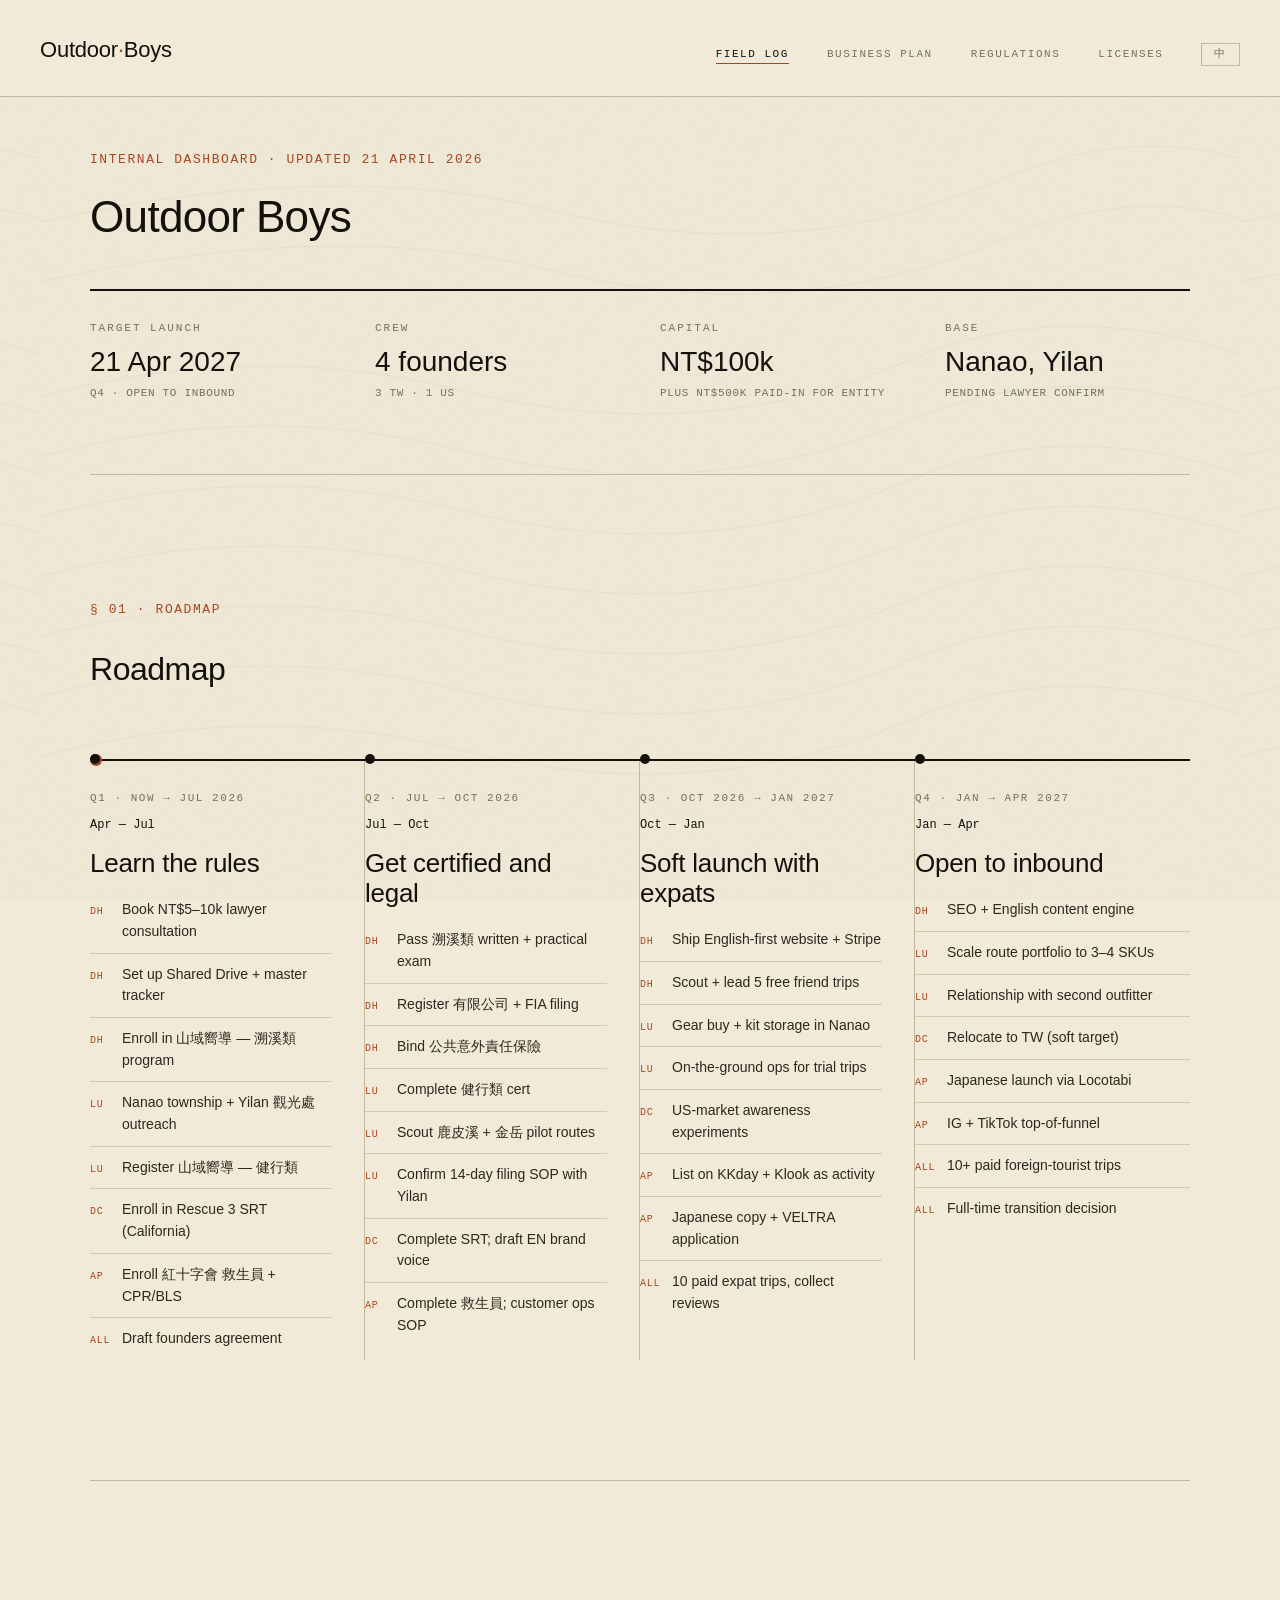
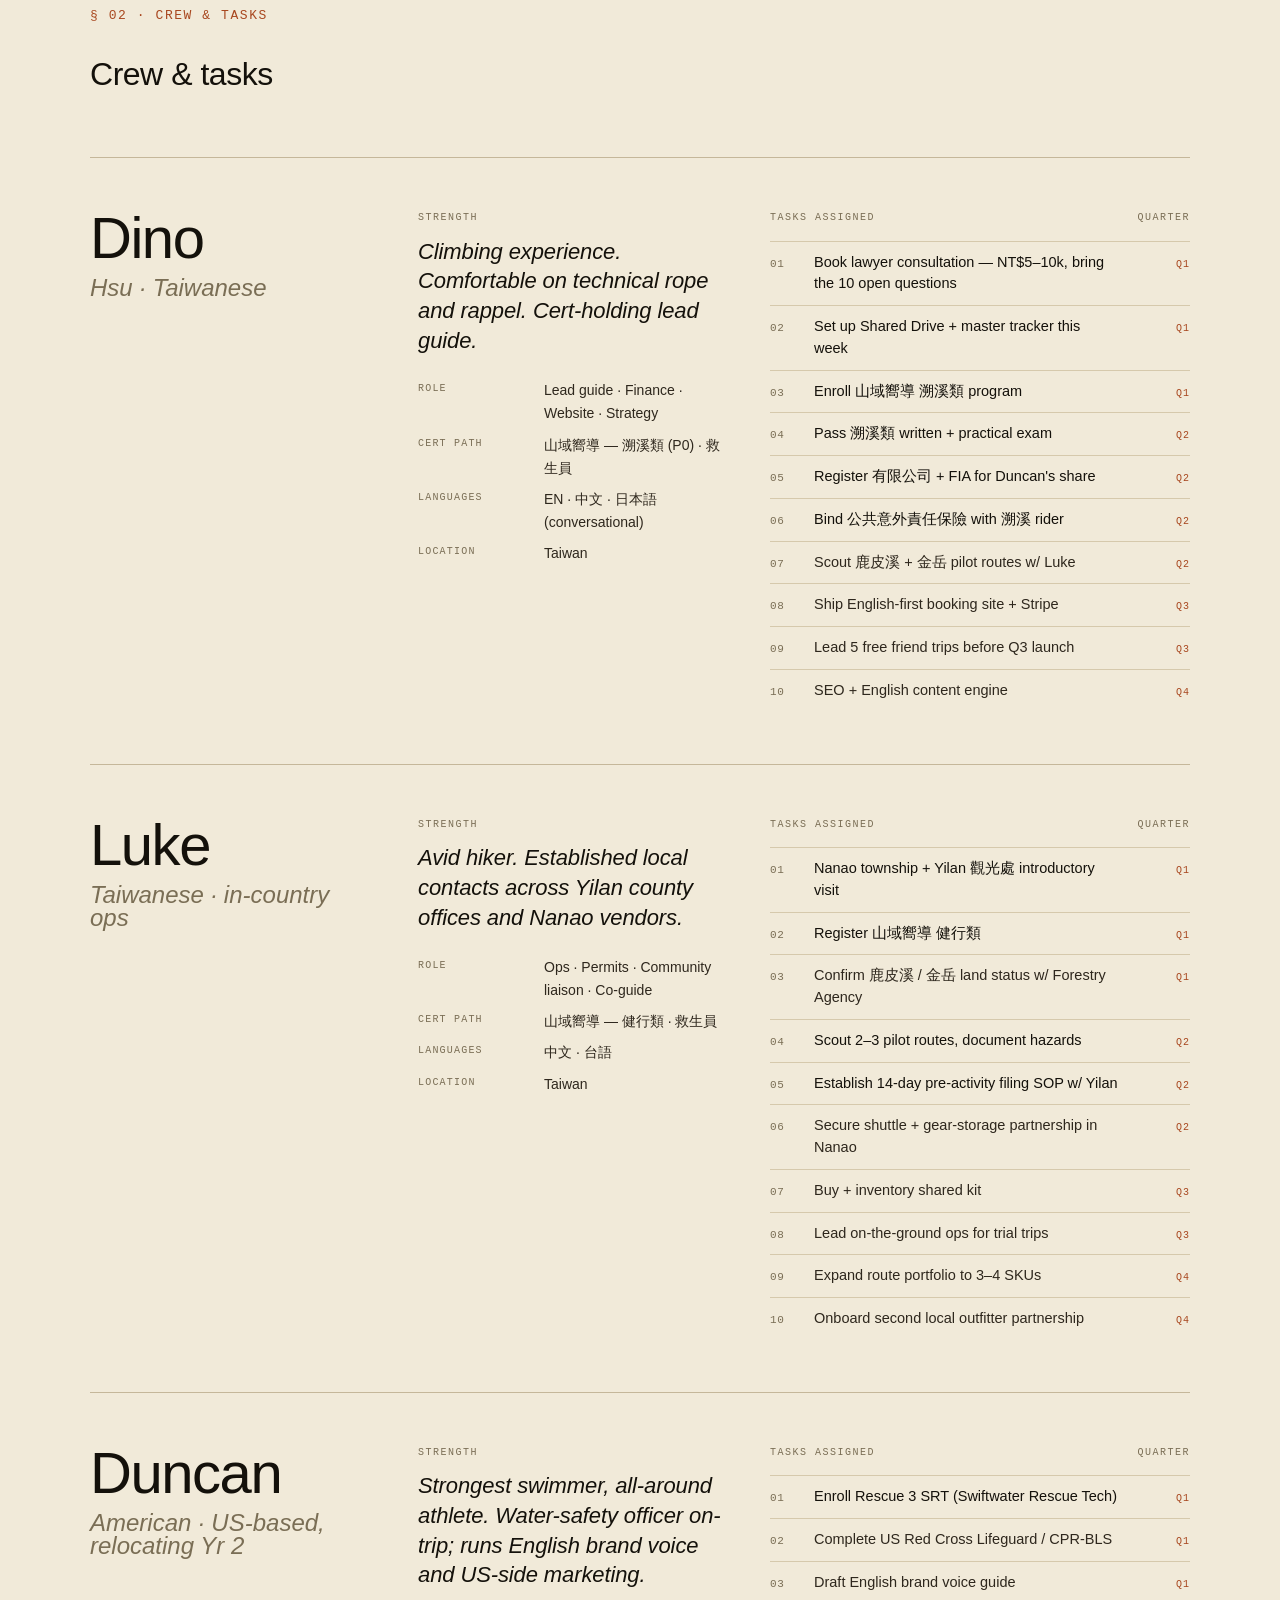
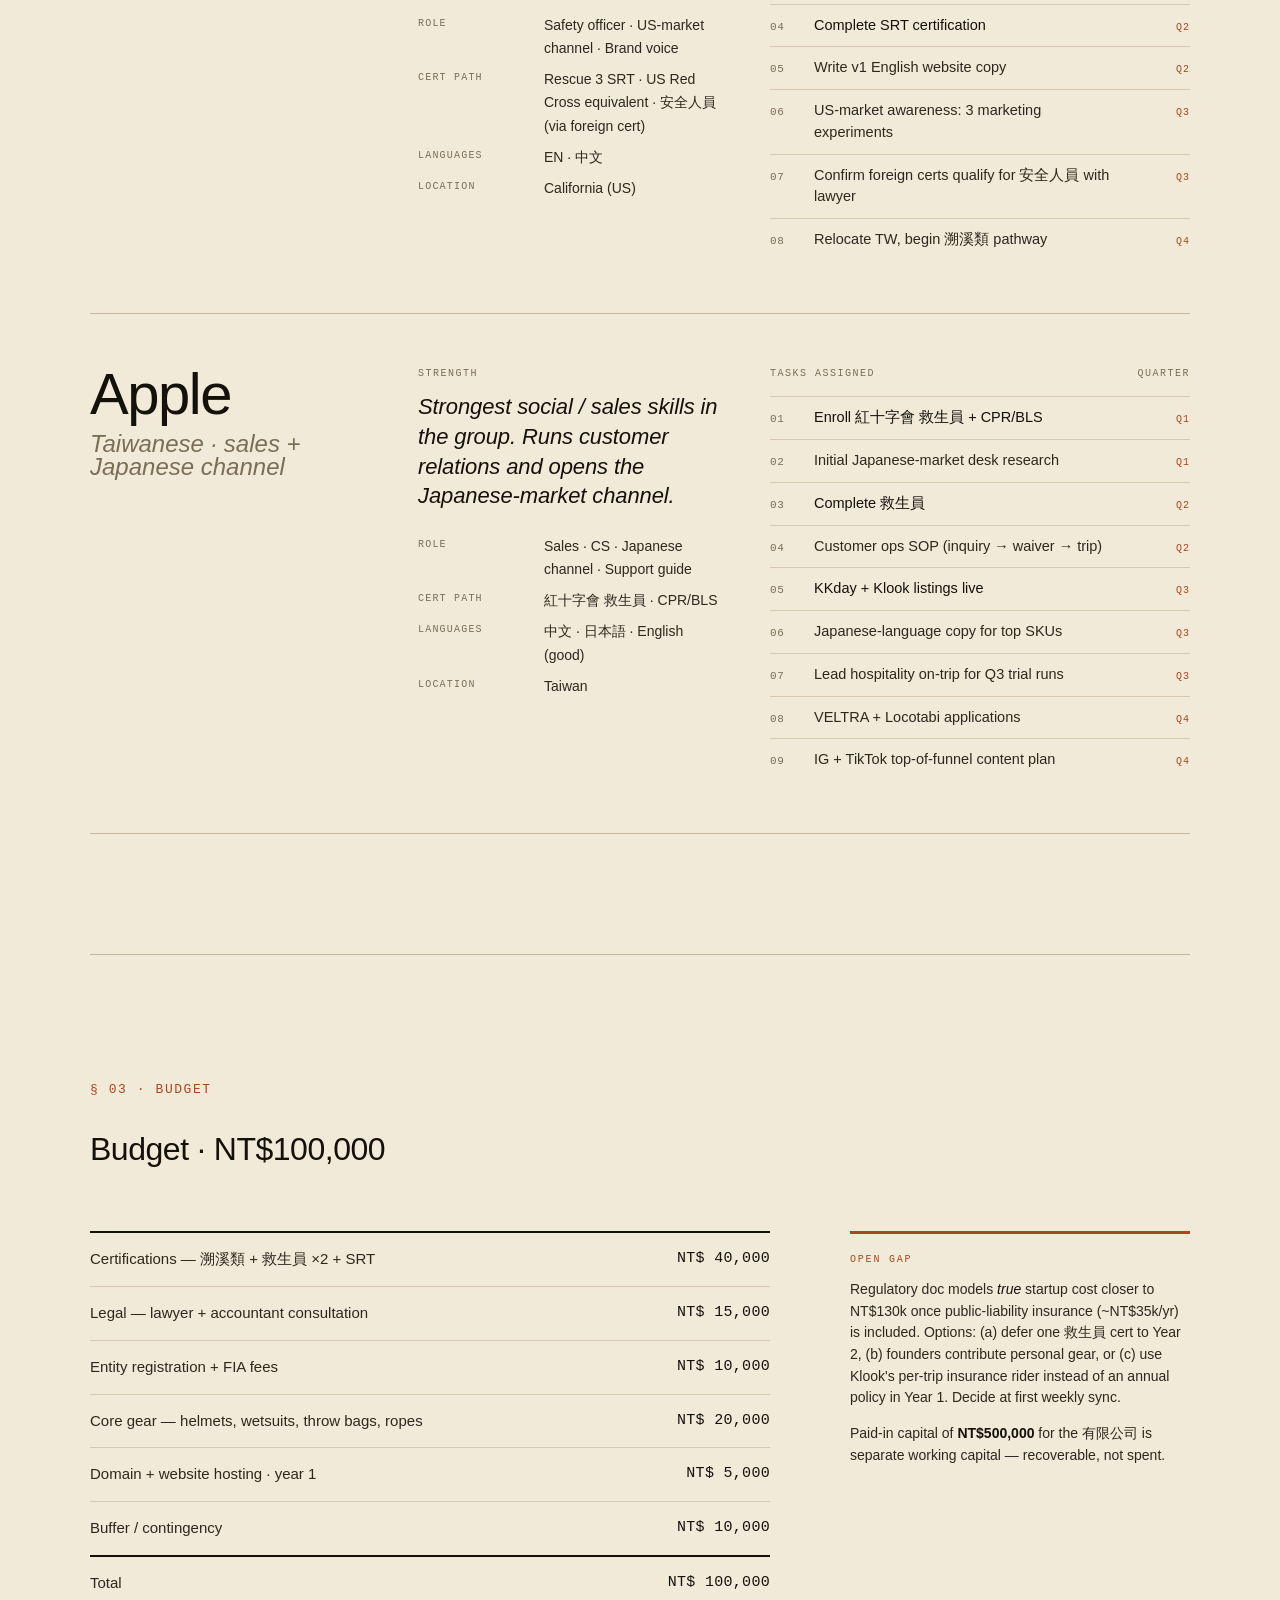
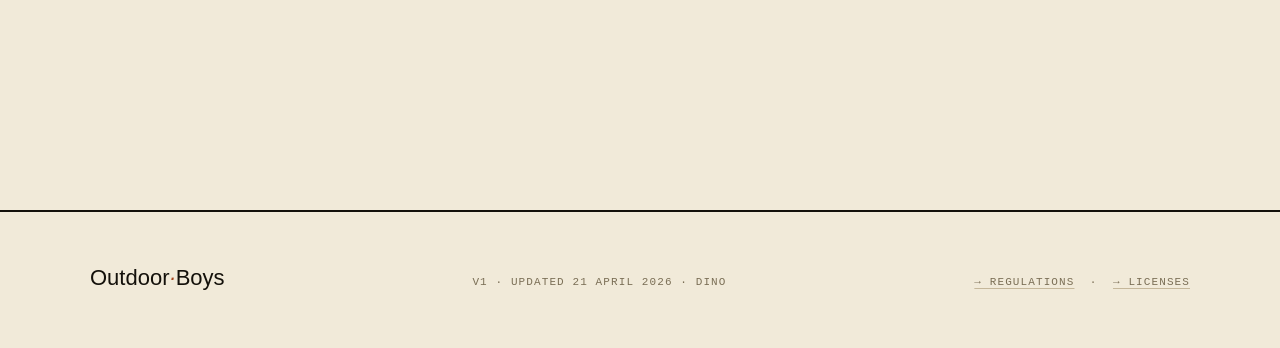
==== web/dashboard/index.html @ 66b79ba2 "Restructure: split into /landing and /dashboard, add hub index - Move all ops dashboard pages (index" ====
<!doctype html>
<html lang="en">
<head>
  <meta charset="utf-8" />
  <meta name="viewport" content="width=device-width, initial-scale=1" />
  <title>Outdoor Boys — Field Log</title>
  <meta name="description" content="Pre-launch dashboard for Outdoor Boys, a Taiwan adventure guiding company. Timeline, crew tasks, budget." />
  <script src="i18n.js?v=3"></script>
  <link rel="stylesheet" href="styles.css?v=5">
</head>
<body>

  <nav class="top">
    <a href="index.html" class="brand">Outdoor<em>·</em>Boys</a>
    <ul>
      <li><a class="link active" href="index.html"><span class="en">Field Log</span><span class="zh">儀表板</span></a></li>
      <li><a class="link" href="business-plan.html"><span class="en">Business Plan</span><span class="zh">商業計畫</span></a></li>
      <li><a class="link" href="regulatory.html"><span class="en">Regulations</span><span class="zh">法規</span></a></li>
      <li><a class="link" href="certs.html"><span class="en">Licenses</span><span class="zh">證照</span></a></li>
      <li><button class="lang-toggle" onclick="toggleLang()"><span class="en">中</span><span class="zh">EN</span></button></li>
    </ul>
  </nav>

  <main class="wrap">

    <!-- ===================== HERO ===================== -->
    <section class="hero" style="padding: 48px 0 72px;">
      <div class="mono sectnum"><span class="en">Internal dashboard · updated 21 April 2026</span><span class="zh">內部儀表板 · 更新於 2026 年 4 月 21 日</span></div>

      <h1 style="font-family: var(--serif); font-size: 44px; font-weight: 500; letter-spacing: -0.015em; color: var(--ink); line-height: 1.1;">Outdoor Boys</h1>

      <div style="display:grid; grid-template-columns: repeat(4, 1fr); gap: 40px; margin-top: 48px; padding-top: 28px; border-top: 2px solid var(--ink);">
        <div>
          <div class="kicker" style="margin-bottom:10px;"><span class="en">Target Launch</span><span class="zh">目標上線</span></div>
          <div style="font-family: var(--serif); font-size: 28px; line-height:1.1; font-weight:500; color: var(--ink);"><span class="en">21 Apr 2027</span><span class="zh">2027 年 4 月 21 日</span></div>
          <div class="mono" style="font-size:11px; margin-top:6px;"><span class="en">Q4 · Open to inbound</span><span class="zh">Q4 · 對海外旅客開放</span></div>
        </div>
        <div>
          <div class="kicker" style="margin-bottom:10px;"><span class="en">Crew</span><span class="zh">團隊</span></div>
          <div style="font-family: var(--serif); font-size: 28px; line-height:1.1; font-weight:500; color: var(--ink);"><span class="en">4 founders</span><span class="zh">四位創辦人</span></div>
          <div class="mono" style="font-size:11px; margin-top:6px;"><span class="en">3 TW · 1 US</span><span class="zh">3 位台灣 · 1 位美國</span></div>
        </div>
        <div>
          <div class="kicker" style="margin-bottom:10px;"><span class="en">Capital</span><span class="zh">資本</span></div>
          <div style="font-family: var(--serif); font-size: 28px; line-height:1.1; font-weight:500; color: var(--ink);">NT$100k</div>
          <div class="mono" style="font-size:11px; margin-top:6px;"><span class="en">Plus NT$500k paid-in for entity</span><span class="zh">另 NT$500k 為公司實收資本</span></div>
        </div>
        <div>
          <div class="kicker" style="margin-bottom:10px;"><span class="en">Base</span><span class="zh">營運基地</span></div>
          <div style="font-family: var(--serif); font-size: 28px; line-height:1.1; font-weight:500; color: var(--ink);"><span class="en">Nanao, Yilan</span><span class="zh">宜蘭 南澳</span></div>
          <div class="mono" style="font-size:11px; margin-top:6px;"><span class="en">Pending lawyer confirm</span><span class="zh">待律師確認</span></div>
        </div>
      </div>
    </section>

    <hr class="rule">

    <!-- ===================== ROADMAP ===================== -->
    <section>
      <div class="sectnum"><span class="en">§ 01 · Roadmap</span><span class="zh">§ 01 · 路徑圖</span></div>
      <h2 style="font-family: var(--serif); font-size: 32px; font-weight: 500; letter-spacing: -0.015em; color: var(--ink);"><span class="en">Roadmap</span><span class="zh">路徑圖</span></h2>

      <div class="timeline">
        <div class="rail">

          <div class="q">
            <div class="qn"><span class="en">Q1 · now → Jul 2026</span><span class="zh">Q1 · 現在 → 2026 年 7 月</span></div>
            <div class="qdates"><span class="en">Apr — Jul</span><span class="zh">4 月 — 7 月</span></div>
            <div class="qtitle"><span class="en">Learn the rules</span><span class="zh">熟悉法規</span></div>
            <ul>
              <li><span class="who">DH</span><span class="en">Book NT$5–10k lawyer consultation</span><span class="zh">預約 NT$5–10k 律師諮詢</span></li>
              <li><span class="who">DH</span><span class="en">Set up Shared Drive + master tracker</span><span class="zh">建立共享雲端硬碟 + 主追蹤表</span></li>
              <li><span class="who">DH</span><span class="en">Enroll in 山域嚮導 — 溯溪類 program</span><span class="zh">報名 山域嚮導 — 溯溪類</span></li>
              <li><span class="who">LU</span><span class="en">Nanao township + Yilan 觀光處 outreach</span><span class="zh">拜訪 南澳鄉公所 + 宜蘭觀光處</span></li>
              <li><span class="who">LU</span><span class="en">Register 山域嚮導 — 健行類</span><span class="zh">報名 山域嚮導 — 健行類</span></li>
              <li><span class="who">DC</span><span class="en">Enroll in Rescue 3 SRT (California)</span><span class="zh">報名 Rescue 3 SRT(加州)</span></li>
              <li><span class="who">AP</span><span class="en">Enroll 紅十字會 救生員 + CPR/BLS</span><span class="zh">報名 紅十字會 救生員 + CPR/BLS</span></li>
              <li><span class="who">ALL</span><span class="en">Draft founders agreement</span><span class="zh">起草創辦人協議</span></li>
            </ul>
          </div>

          <div class="q">
            <div class="qn"><span class="en">Q2 · Jul → Oct 2026</span><span class="zh">Q2 · 2026 年 7 月 → 10 月</span></div>
            <div class="qdates"><span class="en">Jul — Oct</span><span class="zh">7 月 — 10 月</span></div>
            <div class="qtitle"><span class="en">Get certified and legal</span><span class="zh">完成證照與合法落地</span></div>
            <ul>
              <li><span class="who">DH</span><span class="en">Pass 溯溪類 written + practical exam</span><span class="zh">通過 溯溪類 筆試 + 實務考</span></li>
              <li><span class="who">DH</span><span class="en">Register 有限公司 + FIA filing</span><span class="zh">成立有限公司 + FIA 外資申報</span></li>
              <li><span class="who">DH</span><span class="en">Bind 公共意外責任保險</span><span class="zh">投保 公共意外責任保險</span></li>
              <li><span class="who">LU</span><span class="en">Complete 健行類 cert</span><span class="zh">取得 健行類 證照</span></li>
              <li><span class="who">LU</span><span class="en">Scout 鹿皮溪 + 金岳 pilot routes</span><span class="zh">探勘 鹿皮溪 + 金岳 試行路線</span></li>
              <li><span class="who">LU</span><span class="en">Confirm 14-day filing SOP with Yilan</span><span class="zh">與宜蘭確認 14 天事前報備 SOP</span></li>
              <li><span class="who">DC</span><span class="en">Complete SRT; draft EN brand voice</span><span class="zh">完成 SRT;起草英文品牌口吻</span></li>
              <li><span class="who">AP</span><span class="en">Complete 救生員; customer ops SOP</span><span class="zh">完成 救生員;客服作業 SOP</span></li>
            </ul>
          </div>

          <div class="q">
            <div class="qn"><span class="en">Q3 · Oct 2026 → Jan 2027</span><span class="zh">Q3 · 2026 年 10 月 → 2027 年 1 月</span></div>
            <div class="qdates"><span class="en">Oct — Jan</span><span class="zh">10 月 — 1 月</span></div>
            <div class="qtitle"><span class="en">Soft launch with expats</span><span class="zh">以在台外國人軟上線</span></div>
            <ul>
              <li><span class="who">DH</span><span class="en">Ship English-first website + Stripe</span><span class="zh">上線英文為主的網站 + Stripe</span></li>
              <li><span class="who">DH</span><span class="en">Scout + lead 5 free friend trips</span><span class="zh">探勘並帶領 5 趟免費親友團</span></li>
              <li><span class="who">LU</span><span class="en">Gear buy + kit storage in Nanao</span><span class="zh">採購裝備 + 於南澳建立裝備庫</span></li>
              <li><span class="who">LU</span><span class="en">On-the-ground ops for trial trips</span><span class="zh">負責試行團現場運營</span></li>
              <li><span class="who">DC</span><span class="en">US-market awareness experiments</span><span class="zh">美國市場聲量實驗</span></li>
              <li><span class="who">AP</span><span class="en">List on KKday + Klook as activity</span><span class="zh">以活動方式上架 KKday + Klook</span></li>
              <li><span class="who">AP</span><span class="en">Japanese copy + VELTRA application</span><span class="zh">日文文案 + VELTRA 申請</span></li>
              <li><span class="who">ALL</span><span class="en">10 paid expat trips, collect reviews</span><span class="zh">10 趟付費外籍友客團,蒐集評價</span></li>
            </ul>
          </div>

          <div class="q">
            <div class="qn"><span class="en">Q4 · Jan → Apr 2027</span><span class="zh">Q4 · 2027 年 1 月 → 4 月</span></div>
            <div class="qdates"><span class="en">Jan — Apr</span><span class="zh">1 月 — 4 月</span></div>
            <div class="qtitle"><span class="en">Open to inbound</span><span class="zh">對海外旅客開放</span></div>
            <ul>
              <li><span class="who">DH</span><span class="en">SEO + English content engine</span><span class="zh">SEO + 英文內容產製</span></li>
              <li><span class="who">LU</span><span class="en">Scale route portfolio to 3–4 SKUs</span><span class="zh">擴展至 3–4 條主力路線</span></li>
              <li><span class="who">LU</span><span class="en">Relationship with second outfitter</span><span class="zh">建立第二家在地合作夥伴</span></li>
              <li><span class="who">DC</span><span class="en">Relocate to TW (soft target)</span><span class="zh">搬回台灣(軟性目標)</span></li>
              <li><span class="who">AP</span><span class="en">Japanese launch via Locotabi</span><span class="zh">透過 Locotabi 日本上線</span></li>
              <li><span class="who">AP</span><span class="en">IG + TikTok top-of-funnel</span><span class="zh">IG + TikTok 上層漏斗</span></li>
              <li><span class="who">ALL</span><span class="en">10+ paid foreign-tourist trips</span><span class="zh">10+ 趟付費外籍旅客團</span></li>
              <li><span class="who">ALL</span><span class="en">Full-time transition decision</span><span class="zh">是否轉全職之決定</span></li>
            </ul>
          </div>

        </div>
      </div>
    </section>

    <hr class="rule">

    <!-- ===================== CREW ===================== -->
    <section>
      <div class="sectnum"><span class="en">§ 02 · Crew &amp; tasks</span><span class="zh">§ 02 · 團隊與任務</span></div>
      <h2 style="font-family: var(--serif); font-size: 32px; font-weight: 500; letter-spacing: -0.015em; color: var(--ink);"><span class="en">Crew &amp; tasks</span><span class="zh">團隊與任務</span></h2>

      <div class="crew">

        <article class="crew-entry">
          <div class="name">Dino<span class="surname"><span class="en">Hsu · Taiwanese</span><span class="zh">許 · 台灣人</span></span></div>
          <div class="role">
            <div class="tag"><span class="en">Strength</span><span class="zh">專長</span></div>
            <div class="strength"><span class="en">Climbing experience. Comfortable on technical rope and rappel. Cert-holding lead guide.</span><span class="zh">具攀岩經驗,熟悉技術繩索與垂降操作。持證主嚮。</span></div>
            <dl>
              <dt><span class="en">Role</span><span class="zh">角色</span></dt><dd><span class="en">Lead guide · Finance · Website · Strategy</span><span class="zh">主嚮 · 財務 · 網站 · 策略</span></dd>
              <dt><span class="en">Cert path</span><span class="zh">證照路徑</span></dt><dd>山域嚮導 — 溯溪類 (P0) · 救生員</dd>
              <dt><span class="en">Languages</span><span class="zh">語言</span></dt><dd><span class="en">EN · 中文 · 日本語 (conversational)</span><span class="zh">中文 · 英文 · 日文(會話)</span></dd>
              <dt><span class="en">Location</span><span class="zh">所在地</span></dt><dd><span class="en">Taiwan</span><span class="zh">台灣</span></dd>
            </dl>
          </div>
          <div class="tasks">
            <div class="tlabel"><span><span class="en">Tasks assigned</span><span class="zh">任務分派</span></span><span><span class="en">Quarter</span><span class="zh">季度</span></span></div>
            <ol>
              <li class="p0"><span class="en">Book lawyer consultation — NT$5–10k, bring the 10 open questions</span><span class="zh">預約律師諮詢 — NT$5–10k,帶上 10 條待釐清問題</span><span class="q-tag">Q1</span></li>
              <li class="p0"><span class="en">Set up Shared Drive + master tracker this week</span><span class="zh">本週建好共享雲端硬碟 + 主追蹤表</span><span class="q-tag">Q1</span></li>
              <li class="p0"><span class="en">Enroll 山域嚮導 溯溪類 program</span><span class="zh">報名 山域嚮導 溯溪類</span><span class="q-tag">Q1</span></li>
              <li class="p0"><span class="en">Pass 溯溪類 written + practical exam</span><span class="zh">通過 溯溪類 筆試 + 實務考</span><span class="q-tag">Q2</span></li>
              <li class="p0"><span class="en">Register 有限公司 + FIA for Duncan's share</span><span class="zh">成立有限公司 + 為 Duncan 持股辦 FIA</span><span class="q-tag">Q2</span></li>
              <li class="p0"><span class="en">Bind 公共意外責任保險 with 溯溪 rider</span><span class="zh">投保 公共意外責任保險 並加 溯溪 附加條款</span><span class="q-tag">Q2</span></li>
              <li><span class="en">Scout 鹿皮溪 + 金岳 pilot routes w/ Luke</span><span class="zh">與 Luke 一同探勘 鹿皮溪 + 金岳 試行路線</span><span class="q-tag">Q2</span></li>
              <li><span class="en">Ship English-first booking site + Stripe</span><span class="zh">上線以英文為主的預訂網站 + Stripe</span><span class="q-tag">Q3</span></li>
              <li><span class="en">Lead 5 free friend trips before Q3 launch</span><span class="zh">Q3 上線前帶領 5 趟免費親友團</span><span class="q-tag">Q3</span></li>
              <li><span class="en">SEO + English content engine</span><span class="zh">SEO + 英文內容產製</span><span class="q-tag">Q4</span></li>
            </ol>
          </div>
        </article>

        <article class="crew-entry">
          <div class="name">Luke<span class="surname"><span class="en">Taiwanese · in-country ops</span><span class="zh">台灣人 · 在地運營</span></span></div>
          <div class="role">
            <div class="tag"><span class="en">Strength</span><span class="zh">專長</span></div>
            <div class="strength"><span class="en">Avid hiker. Established local contacts across Yilan county offices and Nanao vendors.</span><span class="zh">資深登山者。於宜蘭縣府單位與南澳在地店家建立完整人脈。</span></div>
            <dl>
              <dt><span class="en">Role</span><span class="zh">角色</span></dt><dd><span class="en">Ops · Permits · Community liaison · Co-guide</span><span class="zh">運營 · 許可 · 社區聯絡 · 副嚮</span></dd>
              <dt><span class="en">Cert path</span><span class="zh">證照路徑</span></dt><dd>山域嚮導 — 健行類 · 救生員</dd>
              <dt><span class="en">Languages</span><span class="zh">語言</span></dt><dd>中文 · 台語</dd>
              <dt><span class="en">Location</span><span class="zh">所在地</span></dt><dd><span class="en">Taiwan</span><span class="zh">台灣</span></dd>
            </dl>
          </div>
          <div class="tasks">
            <div class="tlabel"><span><span class="en">Tasks assigned</span><span class="zh">任務分派</span></span><span><span class="en">Quarter</span><span class="zh">季度</span></span></div>
            <ol>
              <li class="p0"><span class="en">Nanao township + Yilan 觀光處 introductory visit</span><span class="zh">首訪 南澳鄉公所 + 宜蘭 觀光處</span><span class="q-tag">Q1</span></li>
              <li class="p0"><span class="en">Register 山域嚮導 健行類</span><span class="zh">報名 山域嚮導 健行類</span><span class="q-tag">Q1</span></li>
              <li><span class="en">Confirm 鹿皮溪 / 金岳 land status w/ Forestry Agency</span><span class="zh">向林業署確認 鹿皮溪 / 金岳 土地狀態</span><span class="q-tag">Q1</span></li>
              <li class="p0"><span class="en">Scout 2–3 pilot routes, document hazards</span><span class="zh">探勘 2–3 條試行路線並紀錄風險</span><span class="q-tag">Q2</span></li>
              <li class="p0"><span class="en">Establish 14-day pre-activity filing SOP w/ Yilan</span><span class="zh">與宜蘭建立 14 天事前報備 SOP</span><span class="q-tag">Q2</span></li>
              <li><span class="en">Secure shuttle + gear-storage partnership in Nanao</span><span class="zh">在南澳談妥接駁 + 裝備寄放合作</span><span class="q-tag">Q2</span></li>
              <li><span class="en">Buy + inventory shared kit</span><span class="zh">採購並盤點共用裝備</span><span class="q-tag">Q3</span></li>
              <li><span class="en">Lead on-the-ground ops for trial trips</span><span class="zh">試行團現場運營負責人</span><span class="q-tag">Q3</span></li>
              <li><span class="en">Expand route portfolio to 3–4 SKUs</span><span class="zh">擴展至 3–4 條主力路線</span><span class="q-tag">Q4</span></li>
              <li><span class="en">Onboard second local outfitter partnership</span><span class="zh">建立第二家在地合作店家</span><span class="q-tag">Q4</span></li>
            </ol>
          </div>
        </article>

        <article class="crew-entry">
          <div class="name">Duncan<span class="surname"><span class="en">American · US-based, relocating Yr 2</span><span class="zh">美國人 · 現居美國,第二年搬回台灣</span></span></div>
          <div class="role">
            <div class="tag"><span class="en">Strength</span><span class="zh">專長</span></div>
            <div class="strength"><span class="en">Strongest swimmer, all-around athlete. Water-safety officer on-trip; runs English brand voice and US-side marketing.</span><span class="zh">全隊最強泳者,全能型運動員。出團時擔任水上安全官;主責英文品牌口吻與美國市場行銷。</span></div>
            <dl>
              <dt><span class="en">Role</span><span class="zh">角色</span></dt><dd><span class="en">Safety officer · US-market channel · Brand voice</span><span class="zh">安全官 · 美國市場通路 · 品牌口吻</span></dd>
              <dt><span class="en">Cert path</span><span class="zh">證照路徑</span></dt><dd><span class="en">Rescue 3 SRT · US Red Cross equivalent · 安全人員 (via foreign cert)</span><span class="zh">Rescue 3 SRT · 美國紅十字會等效證照 · 安全人員(採國外證照認可)</span></dd>
              <dt><span class="en">Languages</span><span class="zh">語言</span></dt><dd>EN · 中文</dd>
              <dt><span class="en">Location</span><span class="zh">所在地</span></dt><dd><span class="en">California (US)</span><span class="zh">美國 加州</span></dd>
            </dl>
          </div>
          <div class="tasks">
            <div class="tlabel"><span><span class="en">Tasks assigned</span><span class="zh">任務分派</span></span><span><span class="en">Quarter</span><span class="zh">季度</span></span></div>
            <ol>
              <li class="p0"><span class="en">Enroll Rescue 3 SRT (Swiftwater Rescue Tech)</span><span class="zh">報名 Rescue 3 SRT(急流救援技術)</span><span class="q-tag">Q1</span></li>
              <li><span class="en">Complete US Red Cross Lifeguard / CPR-BLS</span><span class="zh">取得 美國紅十字會 救生員 / CPR-BLS</span><span class="q-tag">Q1</span></li>
              <li><span class="en">Draft English brand voice guide</span><span class="zh">起草英文品牌口吻指南</span><span class="q-tag">Q1</span></li>
              <li class="p0"><span class="en">Complete SRT certification</span><span class="zh">取得 SRT 證照</span><span class="q-tag">Q2</span></li>
              <li><span class="en">Write v1 English website copy</span><span class="zh">撰寫 v1 英文網站文案</span><span class="q-tag">Q2</span></li>
              <li><span class="en">US-market awareness: 3 marketing experiments</span><span class="zh">美國市場聲量:3 個行銷實驗</span><span class="q-tag">Q3</span></li>
              <li><span class="en">Confirm foreign certs qualify for 安全人員 with lawyer</span><span class="zh">與律師確認國外證照可否認列 安全人員</span><span class="q-tag">Q3</span></li>
              <li><span class="en">Relocate TW, begin 溯溪類 pathway</span><span class="zh">搬回台灣,啟動 溯溪類 證照路徑</span><span class="q-tag">Q4</span></li>
            </ol>
          </div>
        </article>

        <article class="crew-entry">
          <div class="name">Apple<span class="surname"><span class="en">Taiwanese · sales + Japanese channel</span><span class="zh">台灣人 · 銷售 + 日本市場通路</span></span></div>
          <div class="role">
            <div class="tag"><span class="en">Strength</span><span class="zh">專長</span></div>
            <div class="strength"><span class="en">Strongest social / sales skills in the group. Runs customer relations and opens the Japanese-market channel.</span><span class="zh">全隊最強的社交與銷售力。主責客戶關係,並打開日本市場通路。</span></div>
            <dl>
              <dt><span class="en">Role</span><span class="zh">角色</span></dt><dd><span class="en">Sales · CS · Japanese channel · Support guide</span><span class="zh">銷售 · 客服 · 日本市場通路 · 支援嚮導</span></dd>
              <dt><span class="en">Cert path</span><span class="zh">證照路徑</span></dt><dd>紅十字會 救生員 · CPR/BLS</dd>
              <dt><span class="en">Languages</span><span class="zh">語言</span></dt><dd><span class="en">中文 · 日本語 · English (good)</span><span class="zh">中文 · 日文 · 英文(良好)</span></dd>
              <dt><span class="en">Location</span><span class="zh">所在地</span></dt><dd><span class="en">Taiwan</span><span class="zh">台灣</span></dd>
            </dl>
          </div>
          <div class="tasks">
            <div class="tlabel"><span><span class="en">Tasks assigned</span><span class="zh">任務分派</span></span><span><span class="en">Quarter</span><span class="zh">季度</span></span></div>
            <ol>
              <li class="p0"><span class="en">Enroll 紅十字會 救生員 + CPR/BLS</span><span class="zh">報名 紅十字會 救生員 + CPR/BLS</span><span class="q-tag">Q1</span></li>
              <li><span class="en">Initial Japanese-market desk research</span><span class="zh">日本市場初步桌面研究</span><span class="q-tag">Q1</span></li>
              <li class="p0"><span class="en">Complete 救生員</span><span class="zh">取得 救生員</span><span class="q-tag">Q2</span></li>
              <li><span class="en">Customer ops SOP (inquiry → waiver → trip)</span><span class="zh">客服作業 SOP(詢問 → 免責同意 → 出團)</span><span class="q-tag">Q2</span></li>
              <li class="p0"><span class="en">KKday + Klook listings live</span><span class="zh">KKday + Klook 正式上架</span><span class="q-tag">Q3</span></li>
              <li><span class="en">Japanese-language copy for top SKUs</span><span class="zh">為主力路線撰寫日文文案</span><span class="q-tag">Q3</span></li>
              <li><span class="en">Lead hospitality on-trip for Q3 trial runs</span><span class="zh">Q3 試行團擔任接待主責</span><span class="q-tag">Q3</span></li>
              <li><span class="en">VELTRA + Locotabi applications</span><span class="zh">VELTRA + Locotabi 申請</span><span class="q-tag">Q4</span></li>
              <li><span class="en">IG + TikTok top-of-funnel content plan</span><span class="zh">IG + TikTok 上層漏斗內容規劃</span><span class="q-tag">Q4</span></li>
            </ol>
          </div>
        </article>

      </div>
    </section>

    <hr class="rule">

    <!-- ===================== BUDGET ===================== -->
    <section>
      <div class="sectnum"><span class="en">§ 03 · Budget</span><span class="zh">§ 03 · 預算</span></div>
      <h2 style="font-family: var(--serif); font-size: 32px; font-weight: 500; letter-spacing: -0.015em; color: var(--ink);"><span class="en">Budget · NT$100,000</span><span class="zh">預算 · NT$100,000</span></h2>

      <div class="budget">
        <table class="ledger">
          <tr><td class="cat"><span class="en">Certifications — 溯溪類 + 救生員 ×2 + SRT</span><span class="zh">證照 — 溯溪類 + 救生員 ×2 + SRT</span></td><td class="num">NT$ 40,000</td></tr>
          <tr><td class="cat"><span class="en">Legal — lawyer + accountant consultation</span><span class="zh">法律 — 律師 + 會計師諮詢</span></td><td class="num">NT$ 15,000</td></tr>
          <tr><td class="cat"><span class="en">Entity registration + FIA fees</span><span class="zh">公司設立 + FIA 外資申報費用</span></td><td class="num">NT$ 10,000</td></tr>
          <tr><td class="cat"><span class="en">Core gear — helmets, wetsuits, throw bags, ropes</span><span class="zh">核心裝備 — 頭盔、防寒衣、拋繩袋、繩索</span></td><td class="num">NT$ 20,000</td></tr>
          <tr><td class="cat"><span class="en">Domain + website hosting · year 1</span><span class="zh">網域 + 網站代管 · 第一年</span></td><td class="num">NT$ 5,000</td></tr>
          <tr><td class="cat"><span class="en">Buffer / contingency</span><span class="zh">預備金 / 應變</span></td><td class="num">NT$ 10,000</td></tr>
          <tr class="total"><td><span class="en">Total</span><span class="zh">合計</span></td><td class="num">NT$ 100,000</td></tr>
        </table>

        <div class="caution">
          <div class="tag"><span class="en">Open gap</span><span class="zh">未解缺口</span></div>
          <p><span class="en">Regulatory doc models <em>true</em> startup cost closer to NT$130k once public-liability insurance (~NT$35k/yr) is included. Options: (a) defer one 救生員 cert to Year 2, (b) founders contribute personal gear, or (c) use Klook's per-trip insurance rider instead of an annual policy in Year 1. Decide at first weekly sync.</span><span class="zh">法規文件試算,若納入 公共意外責任保險(約 NT$35k/年),<em>真實</em> 啟動成本更接近 NT$130k。選項:(a)將其中一張 救生員 延至第二年、(b)創辦人自備個人裝備、或(c)第一年採用 Klook 單趟加保,暫不買年保。首次週會定案。</span></p>
          <p style="margin-top: 14px;"><span class="en">Paid-in capital of <strong style="color: var(--ink);">NT$500,000</strong> for the 有限公司 is separate working capital — recoverable, not spent.</span><span class="zh">有限公司 所需之實收資本 <strong style="color: var(--ink);">NT$500,000</strong> 屬於另計營運資金,可收回、並非支出。</span></p>
        </div>
      </div>
    </section>

  </main>

  <footer class="foot">
    <div class="wrap inner">
      <div class="brandmark">Outdoor<em style="color: var(--clay);">·</em>Boys</div>
      <div class="meta"><span class="en">v1 · Updated 21 April 2026 · Dino</span><span class="zh">v1 · 更新於 2026 年 4 月 21 日 · Dino</span></div>
      <div class="meta"><a href="regulatory.html" style="color: var(--mute);"><span class="en">→ Regulations</span><span class="zh">→ 法規</span></a> &nbsp;·&nbsp; <a href="certs.html" style="color: var(--mute);"><span class="en">→ Licenses</span><span class="zh">→ 證照</span></a></div>
    </div>
  </footer>

  <script>
    // fade-in on scroll
    const io = new IntersectionObserver((entries) => {
      entries.forEach(e => { if (e.isIntersecting) e.target.classList.add('inview'); });
    }, { threshold: 0.08 });
    document.querySelectorAll('section, .crew-entry, .reg-entry, .dol-cell').forEach(el => {
      el.classList.add('fade');
      io.observe(el);
    });
  </script>

</body>
</html>
---- web/dashboard/styles.css ----
/* ============================================
   OUTDOOR BOYS — field log stylesheet
   Archetype: Editorial / field journal
   Palette: warm paper + deep ink + river blue + clay
   ============================================ */

:root {
  --paper:       #f1ead9;
  --paper-deep:  #e7ddc5;
  --paper-warm:  #ece2c9;
  --ink:         #14110b;
  --ink-body:    #2e271d;
  --mute:        #7a6e55;
  --rule:        #c5b79a;
  --rule-fine:   #d6c9ac;
  --river:       #0f3d5c;   /* rare accent */
  --clay:        #a8471f;   /* rare accent — P0/warnings */
  --moss:        #4a5c1e;   /* rare accent — done */

  --serif: 'Calibri', 'Noto Sans TC', 'Trebuchet MS', sans-serif;
  --sans:  'Calibri', 'Noto Sans TC', 'Trebuchet MS', sans-serif;
  --mono:  'Calibri', 'Noto Sans TC', ui-monospace, monospace;
}

/* ---------- i18n: language visibility ---------- */
html[lang="en"] .zh { display: none !important; }
html[lang="zh"] .en { display: none !important; }

/* loosen letter-spacing for Chinese display */
html[lang="zh"] .display,
html[lang="zh"] h1,
html[lang="zh"] h2,
html[lang="zh"] h3 { letter-spacing: 0; }

/* language toggle button */
.lang-toggle {
  background: transparent;
  border: 1px solid var(--rule);
  padding: 5px 12px;
  font-family: var(--mono);
  font-size: 11px;
  letter-spacing: 0.14em;
  color: var(--mute);
  cursor: pointer;
  line-height: 1;
  transition: border-color 180ms ease, color 180ms ease, background 180ms ease;
}
.lang-toggle:hover { border-color: var(--ink); color: var(--ink); background: var(--paper-warm); }

* { box-sizing: border-box; margin: 0; padding: 0; }

html { scroll-behavior: smooth; }

body {
  background: var(--paper);
  color: var(--ink-body);
  font-family: var(--sans);
  font-size: 16px;
  line-height: 1.65;
  font-feature-settings: "kern", "liga", "ss01";
  -webkit-font-smoothing: antialiased;
  position: relative;
  overflow-x: hidden;
}

/* topographic contour lines — fixed background decoration */
body::before {
  content: "";
  position: fixed;
  inset: 0;
  background-image: url("data:image/svg+xml;utf8,<svg xmlns='http://www.w3.org/2000/svg' viewBox='0 0 800 800'><g fill='none' stroke='%23c5b79a' stroke-width='0.8' opacity='0.35'><path d='M -50 380 Q 120 320 280 360 T 580 340 T 900 380'/><path d='M -50 420 Q 120 360 280 400 T 580 380 T 900 420'/><path d='M -50 460 Q 120 400 280 440 T 580 420 T 900 460'/><path d='M -50 500 Q 120 440 280 480 T 580 460 T 900 500'/><path d='M -50 540 Q 120 480 280 520 T 580 500 T 900 540'/><path d='M -50 580 Q 120 520 280 560 T 580 540 T 900 580'/><path d='M -50 620 Q 120 560 280 600 T 580 580 T 900 620'/><path d='M -50 300 Q 180 240 340 280 T 640 260 T 900 300'/><path d='M -50 260 Q 180 200 340 240 T 640 220 T 900 260'/></g></svg>");
  background-size: 1200px 1200px;
  background-position: center;
  background-repeat: repeat;
  opacity: 0.45;
  pointer-events: none;
  z-index: 0;
}

/* subtle paper noise */
body::after {
  content: "";
  position: fixed;
  inset: 0;
  background-image: url("data:image/svg+xml;utf8,<svg xmlns='http://www.w3.org/2000/svg' width='200' height='200'><filter id='n'><feTurbulence type='fractalNoise' baseFrequency='0.9' numOctaves='2' seed='3'/><feColorMatrix values='0 0 0 0 0.08 0 0 0 0 0.06 0 0 0 0 0.04 0 0 0 0.06 0'/></filter><rect width='100%' height='100%' filter='url(%23n)'/></svg>");
  pointer-events: none;
  mix-blend-mode: multiply;
  z-index: 1;
  opacity: 0.5;
}

main, nav, header, footer { position: relative; z-index: 2; }

/* ---------- typography ---------- */

h1, h2, h3, h4 { font-family: var(--serif); color: var(--ink); font-weight: 500; }

.display {
  font-family: var(--serif);
  font-weight: 300;
  font-size: clamp(68px, 11vw, 156px);
  line-height: 0.92;
  letter-spacing: -0.035em;
  color: var(--ink);
  font-variation-settings: "opsz" 144, "SOFT" 50;
}
.display em { font-style: italic; font-weight: 300; }

h2.section {
  font-family: var(--serif);
  font-size: clamp(40px, 5.2vw, 68px);
  line-height: 1.02;
  letter-spacing: -0.02em;
  font-weight: 400;
  font-variation-settings: "opsz" 72;
}

h3 {
  font-family: var(--serif);
  font-size: 28px;
  font-weight: 500;
  letter-spacing: -0.01em;
  line-height: 1.15;
}

p { max-width: 62ch; }

em { font-style: italic; color: var(--ink); }

a {
  color: var(--ink);
  text-decoration: underline;
  text-decoration-color: var(--rule);
  text-underline-offset: 3px;
  text-decoration-thickness: 1px;
  transition: color 180ms ease, text-decoration-color 180ms ease;
}
a:hover { color: var(--river); text-decoration-color: var(--river); }

.lead {
  font-family: var(--serif);
  font-weight: 300;
  font-size: clamp(22px, 2.4vw, 30px);
  line-height: 1.35;
  color: var(--ink-body);
  letter-spacing: -0.01em;
  max-width: 28ch;
}

.mono {
  font-family: var(--mono);
  font-size: 12px;
  letter-spacing: 0.06em;
  color: var(--mute);
  text-transform: uppercase;
}

.sectnum {
  font-family: var(--mono);
  font-size: 13px;
  letter-spacing: 0.12em;
  color: var(--clay);
  text-transform: uppercase;
  display: inline-block;
  margin-bottom: 22px;
}

.kicker {
  font-family: var(--mono);
  font-size: 11px;
  letter-spacing: 0.18em;
  color: var(--mute);
  text-transform: uppercase;
}

/* ---------- layout ---------- */

.wrap {
  max-width: 1180px;
  margin: 0 auto;
  padding: 0 40px;
}

section { padding: 120px 0; }
section.tight { padding: 80px 0; }

hr.rule {
  border: 0;
  border-top: 1px solid var(--rule);
  margin: 0;
}
hr.rule-fine {
  border: 0;
  border-top: 1px solid var(--rule-fine);
  margin: 0;
}
hr.thick {
  border: 0;
  border-top: 2px solid var(--ink);
  margin: 0;
}

/* ---------- nav ---------- */

nav.top {
  padding: 32px 40px 28px;
  display: flex;
  justify-content: space-between;
  align-items: baseline;
  border-bottom: 1px solid var(--rule);
  position: sticky;
  top: 0;
  background: var(--paper);
  z-index: 10;
}

nav.top .brand {
  font-family: var(--serif);
  font-weight: 500;
  font-size: 22px;
  letter-spacing: -0.01em;
  color: var(--ink);
  text-decoration: none;
}
nav.top .brand:hover { color: var(--ink); }
nav.top .brand em { font-style: italic; color: var(--clay); }

nav.top ul {
  display: flex;
  gap: 38px;
  list-style: none;
  align-items: baseline;
}

nav.top a.link {
  font-family: var(--mono);
  font-size: 11px;
  letter-spacing: 0.14em;
  text-transform: uppercase;
  text-decoration: none;
  color: var(--mute);
  padding-bottom: 3px;
  border-bottom: 1px solid transparent;
}
nav.top a.link:hover { color: var(--ink); border-bottom-color: var(--ink); }
nav.top a.link.active { color: var(--ink); border-bottom-color: var(--clay); }

/* ---------- hero ---------- */

.hero {
  padding: 84px 0 120px;
  position: relative;
}
.hero .meta {
  display: flex;
  gap: 48px;
  margin-bottom: 48px;
  flex-wrap: wrap;
}
.hero .meta span { display: block; }
.hero .meta .k { font-family: var(--mono); font-size: 10px; letter-spacing: 0.18em; text-transform: uppercase; color: var(--mute); margin-bottom: 6px; }
.hero .meta .v { font-family: var(--serif); font-size: 18px; color: var(--ink); font-weight: 500; }

.hero .lead { margin-top: 48px; max-width: 36ch; }

/* ---------- timeline / roadmap ---------- */

.timeline {
  margin-top: 64px;
  position: relative;
}
.timeline .rail {
  display: grid;
  grid-template-columns: repeat(4, 1fr);
  position: relative;
  border-top: 2px solid var(--ink);
  padding-top: 0;
}
.timeline .rail::before {
  content: "";
  position: absolute;
  top: -7px;
  left: 0;
  width: 12px;
  height: 12px;
  background: var(--clay);
  border-radius: 50%;
}
.timeline .q {
  padding: 28px 32px 0 0;
  border-right: 1px solid var(--rule);
  position: relative;
}
.timeline .q:last-child { border-right: 0; padding-right: 0; }
.timeline .q::before {
  content: "";
  position: absolute;
  top: -7px;
  left: 0;
  width: 10px;
  height: 10px;
  background: var(--ink);
  border-radius: 50%;
}
.timeline .q .qn {
  font-family: var(--mono);
  font-size: 11px;
  letter-spacing: 0.14em;
  text-transform: uppercase;
  color: var(--mute);
  margin-bottom: 8px;
}
.timeline .q .qdates {
  font-family: var(--mono);
  font-size: 12px;
  color: var(--ink);
  margin-bottom: 14px;
}
.timeline .q .qtitle {
  font-family: var(--serif);
  font-size: 26px;
  line-height: 1.15;
  font-weight: 500;
  margin-bottom: 20px;
  color: var(--ink);
  letter-spacing: -0.01em;
}
.timeline .q ul {
  list-style: none;
  padding: 0;
}
.timeline .q li {
  font-size: 14px;
  line-height: 1.55;
  padding: 10px 0;
  border-top: 1px solid var(--rule-fine);
  color: var(--ink-body);
  display: flex;
  gap: 10px;
  align-items: baseline;
}
.timeline .q li:first-child { border-top: 0; padding-top: 0; }
.timeline .q li .who {
  font-family: var(--mono);
  font-size: 10px;
  letter-spacing: 0.08em;
  color: var(--clay);
  text-transform: uppercase;
  flex-shrink: 0;
  min-width: 22px;
}

/* ---------- crew ledger ---------- */

.crew {
  margin-top: 56px;
}
.crew-entry {
  display: grid;
  grid-template-columns: 280px 1fr 420px;
  gap: 48px;
  padding: 52px 0;
  border-top: 1px solid var(--rule);
  align-items: start;
}
.crew-entry:last-child { border-bottom: 1px solid var(--rule); }

.crew-entry .name {
  font-family: var(--serif);
  font-size: 58px;
  line-height: 0.95;
  font-weight: 500;
  color: var(--ink);
  letter-spacing: -0.025em;
  font-variation-settings: "opsz" 72;
}
.crew-entry .name .surname { display: block; font-style: italic; font-weight: 300; color: var(--mute); font-size: 24px; margin-top: 12px; letter-spacing: 0; }

.crew-entry .role { }
.crew-entry .role .tag {
  font-family: var(--mono);
  font-size: 10px;
  letter-spacing: 0.15em;
  text-transform: uppercase;
  color: var(--mute);
  margin-bottom: 10px;
}
.crew-entry .role .strength {
  font-family: var(--serif);
  font-style: italic;
  font-weight: 300;
  font-size: 22px;
  line-height: 1.35;
  color: var(--ink);
  margin-bottom: 24px;
  letter-spacing: -0.005em;
}
.crew-entry .role dl { display: grid; grid-template-columns: 110px 1fr; gap: 8px 16px; font-size: 14px; }
.crew-entry .role dt { font-family: var(--mono); font-size: 10px; letter-spacing: 0.12em; text-transform: uppercase; color: var(--mute); padding-top: 2px; }
.crew-entry .role dd { color: var(--ink-body); }

.crew-entry .tasks .tlabel {
  font-family: var(--mono);
  font-size: 10px;
  letter-spacing: 0.15em;
  text-transform: uppercase;
  color: var(--mute);
  margin-bottom: 14px;
  display: flex;
  justify-content: space-between;
}
.crew-entry .tasks ol {
  list-style: none;
  counter-reset: tasks;
  padding: 0;
}
.crew-entry .tasks li {
  counter-increment: tasks;
  padding: 10px 0;
  border-top: 1px solid var(--rule-fine);
  display: grid;
  grid-template-columns: 32px 1fr 60px;
  gap: 12px;
  align-items: baseline;
  font-size: 14.5px;
  line-height: 1.5;
}
.crew-entry .tasks li::before {
  content: counter(tasks, decimal-leading-zero);
  font-family: var(--mono);
  font-size: 11px;
  color: var(--mute);
  letter-spacing: 0.05em;
}
.crew-entry .tasks li .q-tag {
  font-family: var(--mono);
  font-size: 10px;
  letter-spacing: 0.1em;
  color: var(--clay);
  text-align: right;
  text-transform: uppercase;
}
.crew-entry .tasks li.p0 { color: var(--ink); }
.crew-entry .tasks li.p0 .q-tag { color: var(--clay); }

/* ---------- budget ledger ---------- */

.budget {
  margin-top: 56px;
  display: grid;
  grid-template-columns: 2fr 1fr;
  gap: 80px;
  align-items: start;
}
.budget .ledger { width: 100%; border-collapse: collapse; }
.budget .ledger tr { border-top: 1px solid var(--rule-fine); }
.budget .ledger tr:first-child { border-top: 2px solid var(--ink); }
.budget .ledger tr.total { border-top: 2px solid var(--ink); font-family: var(--serif); font-weight: 500; }
.budget .ledger td { padding: 14px 0; font-size: 15px; }
.budget .ledger td.num {
  text-align: right;
  font-family: var(--mono);
  font-variant-numeric: tabular-nums;
  letter-spacing: 0.02em;
  color: var(--ink);
}
.budget .ledger td.cat { color: var(--ink-body); }
.budget .ledger td.note { font-family: var(--mono); font-size: 11px; color: var(--mute); letter-spacing: 0.04em; padding-left: 24px; }

.budget .caution {
  border-top: 3px solid var(--clay);
  padding-top: 18px;
}
.budget .caution .tag { font-family: var(--mono); font-size: 10px; letter-spacing: 0.18em; text-transform: uppercase; color: var(--clay); margin-bottom: 10px; }
.budget .caution p { font-size: 14px; line-height: 1.55; color: var(--ink-body); }

/* ---------- regulatory page ---------- */

.regs { margin-top: 48px; }
.reg-entry {
  display: grid;
  grid-template-columns: 90px 1fr 320px;
  gap: 48px;
  padding: 36px 0;
  border-top: 1px solid var(--rule);
  align-items: start;
}
.reg-entry:last-child { border-bottom: 1px solid var(--rule); }
.reg-entry .rnum {
  font-family: var(--mono);
  font-size: 12px;
  color: var(--clay);
  letter-spacing: 0.08em;
  padding-top: 6px;
}
.reg-entry .rnum .pri {
  display: inline-block;
  padding: 2px 8px;
  border: 1px solid var(--clay);
  color: var(--clay);
  font-size: 9px;
  margin-top: 10px;
  letter-spacing: 0.15em;
}
.reg-entry .rnum .pri.p1 { border-color: var(--mute); color: var(--mute); }
.reg-entry .rnum .pri.p2 { border-color: var(--rule); color: var(--mute); }

.reg-entry h3 {
  font-size: 26px;
  font-weight: 500;
  letter-spacing: -0.01em;
  margin-bottom: 12px;
}
.reg-entry h3 .en { font-family: var(--serif); font-style: italic; font-weight: 300; color: var(--ink-body); font-size: 20px; }
.reg-entry .rbody { font-size: 14.5px; line-height: 1.62; color: var(--ink-body); margin-bottom: 14px; max-width: none; }
.reg-entry .rstat { display: flex; gap: 24px; font-family: var(--mono); font-size: 11px; color: var(--mute); letter-spacing: 0.06em; text-transform: uppercase; margin-bottom: 10px; }
.reg-entry .rstat strong { color: var(--ink); font-weight: 500; }

.reg-entry .sources { font-size: 12.5px; line-height: 1.6; }
.reg-entry .sources .slabel { font-family: var(--mono); font-size: 10px; letter-spacing: 0.15em; text-transform: uppercase; color: var(--mute); margin-bottom: 10px; }
.reg-entry .sources ul { list-style: none; }
.reg-entry .sources li { padding: 4px 0 4px 14px; position: relative; }
.reg-entry .sources li::before {
  content: "→";
  position: absolute;
  left: 0;
  color: var(--clay);
  font-family: var(--mono);
}
.reg-entry .flag {
  display: inline-block;
  margin-top: 6px;
  padding: 4px 10px;
  background: var(--paper-warm);
  border: 1px solid var(--clay);
  color: var(--clay);
  font-family: var(--mono);
  font-size: 10px;
  letter-spacing: 0.12em;
  text-transform: uppercase;
}

/* reg section group header */
.reg-group {
  margin-top: 88px;
  margin-bottom: 0;
  padding-bottom: 0;
  display: flex;
  align-items: baseline;
  justify-content: space-between;
  border-bottom: 2px solid var(--ink);
  padding-bottom: 18px;
}
.reg-group h2 {
  font-family: var(--serif);
  font-size: 36px;
  font-weight: 500;
  letter-spacing: -0.015em;
  color: var(--ink);
}
.reg-group .rgnum {
  font-family: var(--mono);
  font-size: 11px;
  letter-spacing: 0.18em;
  text-transform: uppercase;
  color: var(--mute);
}

/* ---------- certs page ---------- */

.cert-table {
  margin-top: 48px;
  width: 100%;
  border-collapse: collapse;
}
.cert-table thead tr { border-bottom: 2px solid var(--ink); }
.cert-table th {
  text-align: left;
  font-family: var(--mono);
  font-size: 10px;
  letter-spacing: 0.15em;
  text-transform: uppercase;
  color: var(--mute);
  padding: 14px 16px 14px 0;
  font-weight: 500;
}
.cert-table td {
  padding: 20px 16px 20px 0;
  vertical-align: top;
  border-top: 1px solid var(--rule-fine);
  font-size: 14.5px;
  line-height: 1.55;
}
.cert-table tbody tr:first-child td { border-top: 0; }
.cert-table td.certname {
  font-family: var(--serif);
  font-size: 19px;
  font-weight: 500;
  color: var(--ink);
  letter-spacing: -0.01em;
  line-height: 1.2;
  width: 28%;
}
.cert-table td.certname .gloss { display: block; font-weight: 300; font-style: italic; font-size: 15px; color: var(--mute); margin-top: 2px; }
html[lang="zh"] .cert-table td.certname .gloss { display: none; }
.cert-table td.num { font-family: var(--mono); font-variant-numeric: tabular-nums; color: var(--ink); white-space: nowrap; }
.cert-table td.who { font-family: var(--mono); font-size: 11px; letter-spacing: 0.08em; color: var(--clay); text-transform: uppercase; }
.cert-table td.status .badge {
  display: inline-block;
  padding: 3px 9px;
  border: 1px solid currentColor;
  font-family: var(--mono);
  font-size: 9.5px;
  letter-spacing: 0.14em;
  text-transform: uppercase;
}
.cert-table td.status .badge.req { color: var(--clay); }
.cert-table td.status .badge.rec { color: var(--mute); }
.cert-table td.status .badge.opt { color: var(--mute); opacity: 0.7; }

/* division-of-labor grid */
.dol {
  margin-top: 72px;
  display: grid;
  grid-template-columns: 1fr 1fr;
  gap: 0;
  border-top: 2px solid var(--ink);
}
.dol-cell {
  padding: 36px 36px 36px 0;
  border-bottom: 1px solid var(--rule);
}
.dol-cell:nth-child(even) { padding-left: 36px; border-left: 1px solid var(--rule); padding-right: 0; }
.dol-cell:nth-last-child(-n+2) { border-bottom: 0; }

.dol-cell .header {
  display: flex;
  align-items: baseline;
  justify-content: space-between;
  margin-bottom: 6px;
}
.dol-cell h3 {
  font-family: var(--serif);
  font-size: 36px;
  font-weight: 500;
  letter-spacing: -0.02em;
  color: var(--ink);
  line-height: 1;
}
.dol-cell .init {
  font-family: var(--mono);
  font-size: 11px;
  letter-spacing: 0.15em;
  color: var(--clay);
  text-transform: uppercase;
}
.dol-cell .why {
  font-family: var(--serif);
  font-style: italic;
  font-weight: 300;
  font-size: 17px;
  line-height: 1.45;
  color: var(--ink-body);
  margin: 14px 0 20px;
}
.dol-cell ul { list-style: none; }
.dol-cell li {
  padding: 10px 0;
  border-top: 1px solid var(--rule-fine);
  font-size: 14.5px;
  line-height: 1.5;
  display: grid;
  grid-template-columns: 1fr auto;
  gap: 16px;
  align-items: baseline;
}
.dol-cell li:first-child { border-top: 0; }
.dol-cell li .cost {
  font-family: var(--mono);
  font-size: 11px;
  color: var(--mute);
  letter-spacing: 0.04em;
  white-space: nowrap;
}

/* ---------- footer ---------- */

footer.foot {
  margin-top: 80px;
  padding: 48px 0 56px;
  border-top: 2px solid var(--ink);
}
footer.foot .inner {
  display: flex;
  justify-content: space-between;
  align-items: baseline;
  gap: 40px;
  flex-wrap: wrap;
}
footer.foot .brandmark {
  font-family: var(--serif);
  font-size: 22px;
  font-weight: 500;
  color: var(--ink);
}
footer.foot .meta {
  font-family: var(--mono);
  font-size: 11px;
  letter-spacing: 0.1em;
  color: var(--mute);
  text-transform: uppercase;
}

/* ---------- utility: fade-up animation ---------- */

.fade {
  opacity: 0;
  transform: translateY(16px);
  transition: opacity 560ms ease-out, transform 560ms ease-out;
}
.fade.inview { opacity: 1; transform: translateY(0); }

/* ---------- responsive ---------- */

@media (max-width: 960px) {
  .timeline .rail { grid-template-columns: 1fr 1fr; }
  .timeline .q { border-right: 0; border-bottom: 1px solid var(--rule); padding-bottom: 28px; padding-right: 0; }
  .timeline .q:nth-child(2n) { border-right: 0; }
  .crew-entry { grid-template-columns: 1fr; gap: 24px; padding: 40px 0; }
  .crew-entry .name { font-size: 44px; }
  .reg-entry { grid-template-columns: 60px 1fr; gap: 24px; }
  .reg-entry .sources { grid-column: 1 / -1; padding-left: 84px; }
  .budget { grid-template-columns: 1fr; gap: 40px; }
  .dol { grid-template-columns: 1fr; }
  .dol-cell:nth-child(even) { padding-left: 0; border-left: 0; }
  .dol-cell { padding: 32px 0; }
}

@media (max-width: 620px) {
  .wrap { padding: 0 24px; }
  nav.top { padding: 20px 24px; flex-direction: column; gap: 14px; align-items: flex-start; }
  nav.top ul { gap: 22px; }
  section { padding: 72px 0; }
  .hero { padding: 40px 0 72px; }
  .display { font-size: 64px; }
  .reg-entry { grid-template-columns: 1fr; }
  .reg-entry .sources { padding-left: 0; }
  .cert-table th, .cert-table td { font-size: 13px; padding: 12px 8px 12px 0; }
  .cert-table td.certname { font-size: 16px; }
}
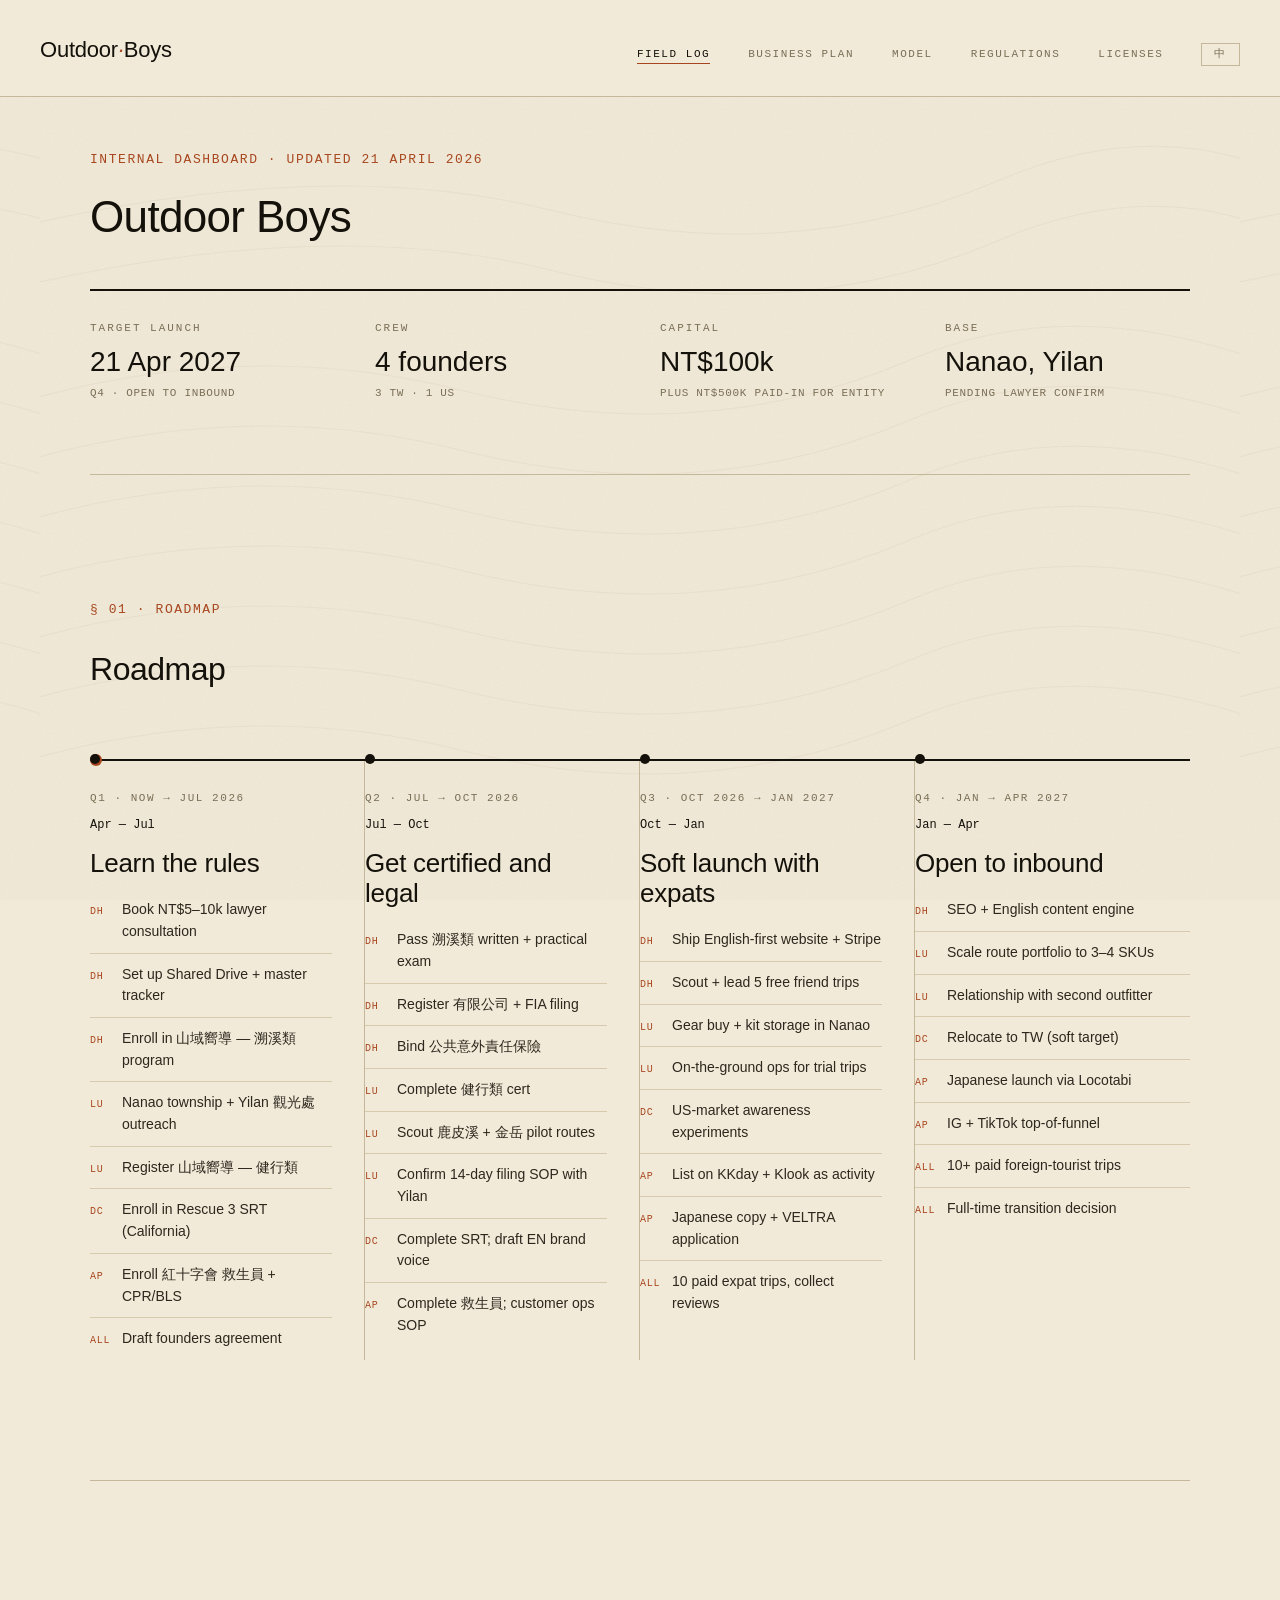
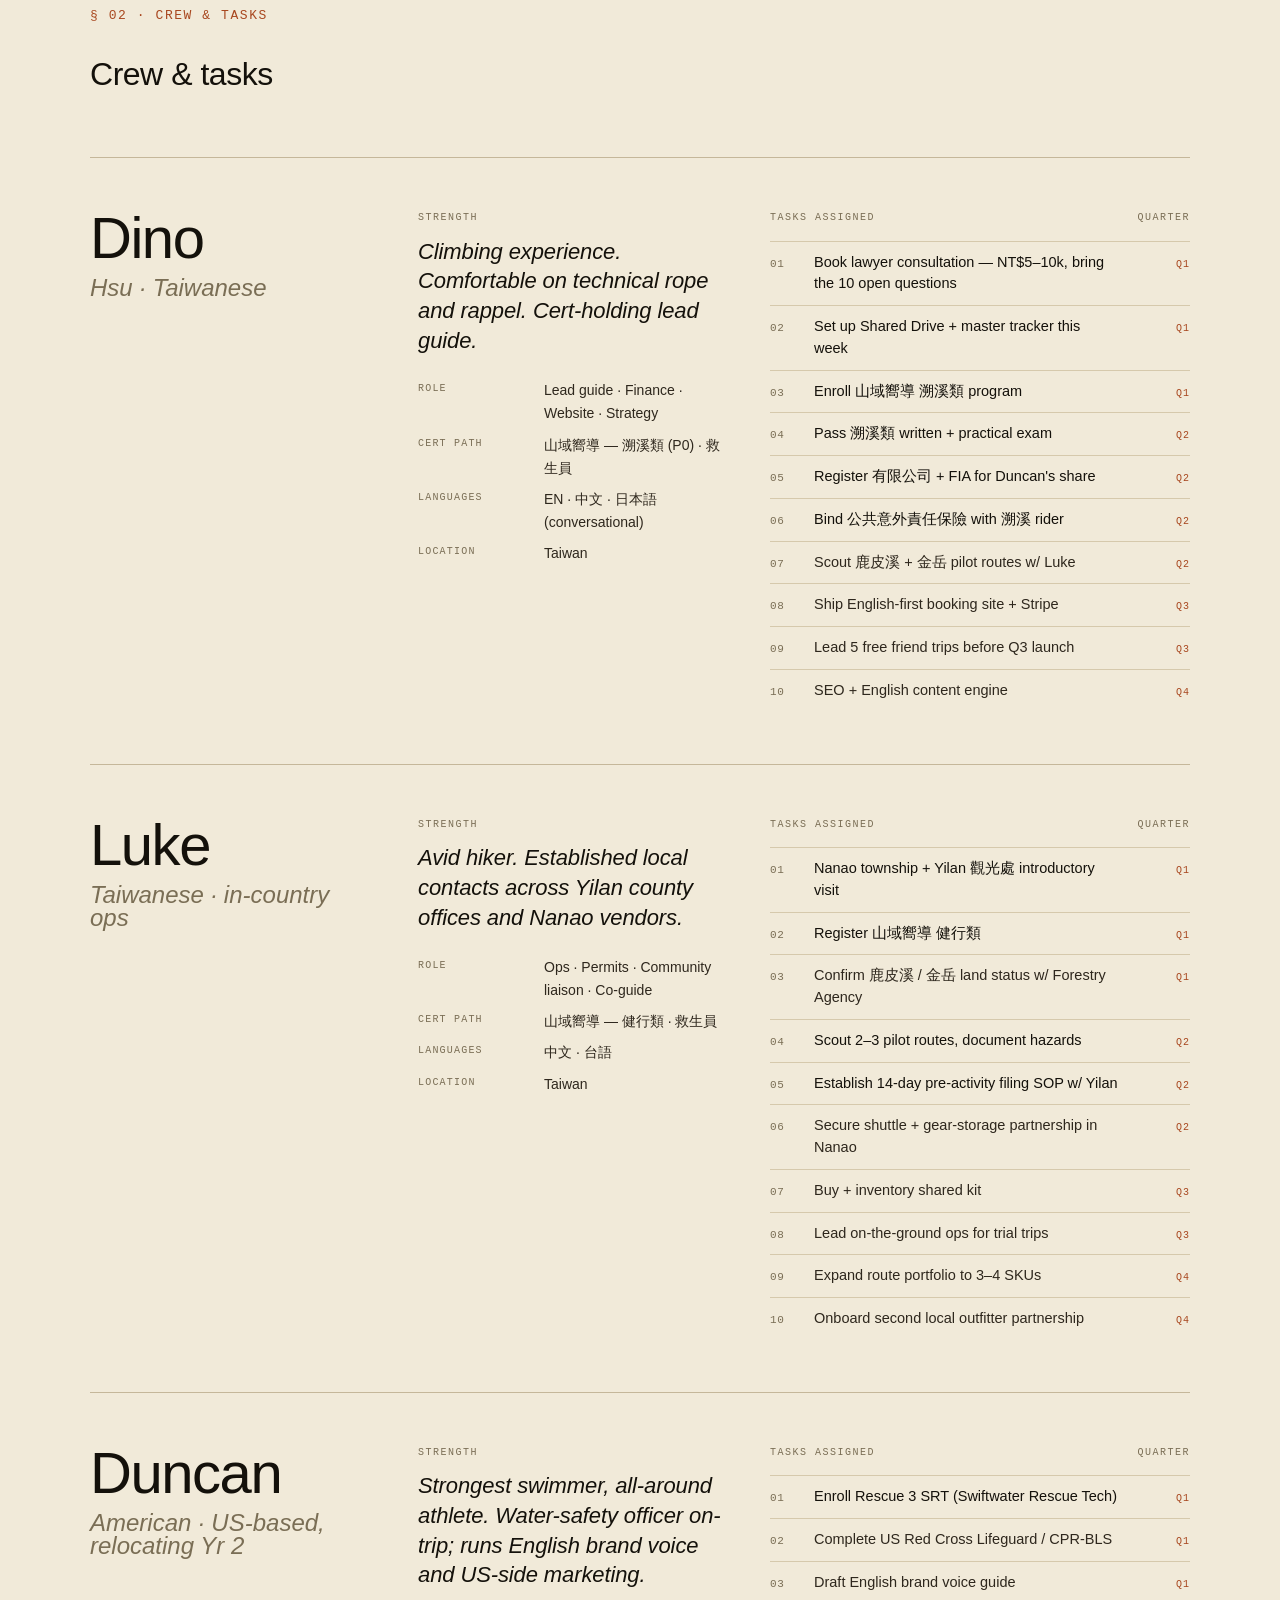
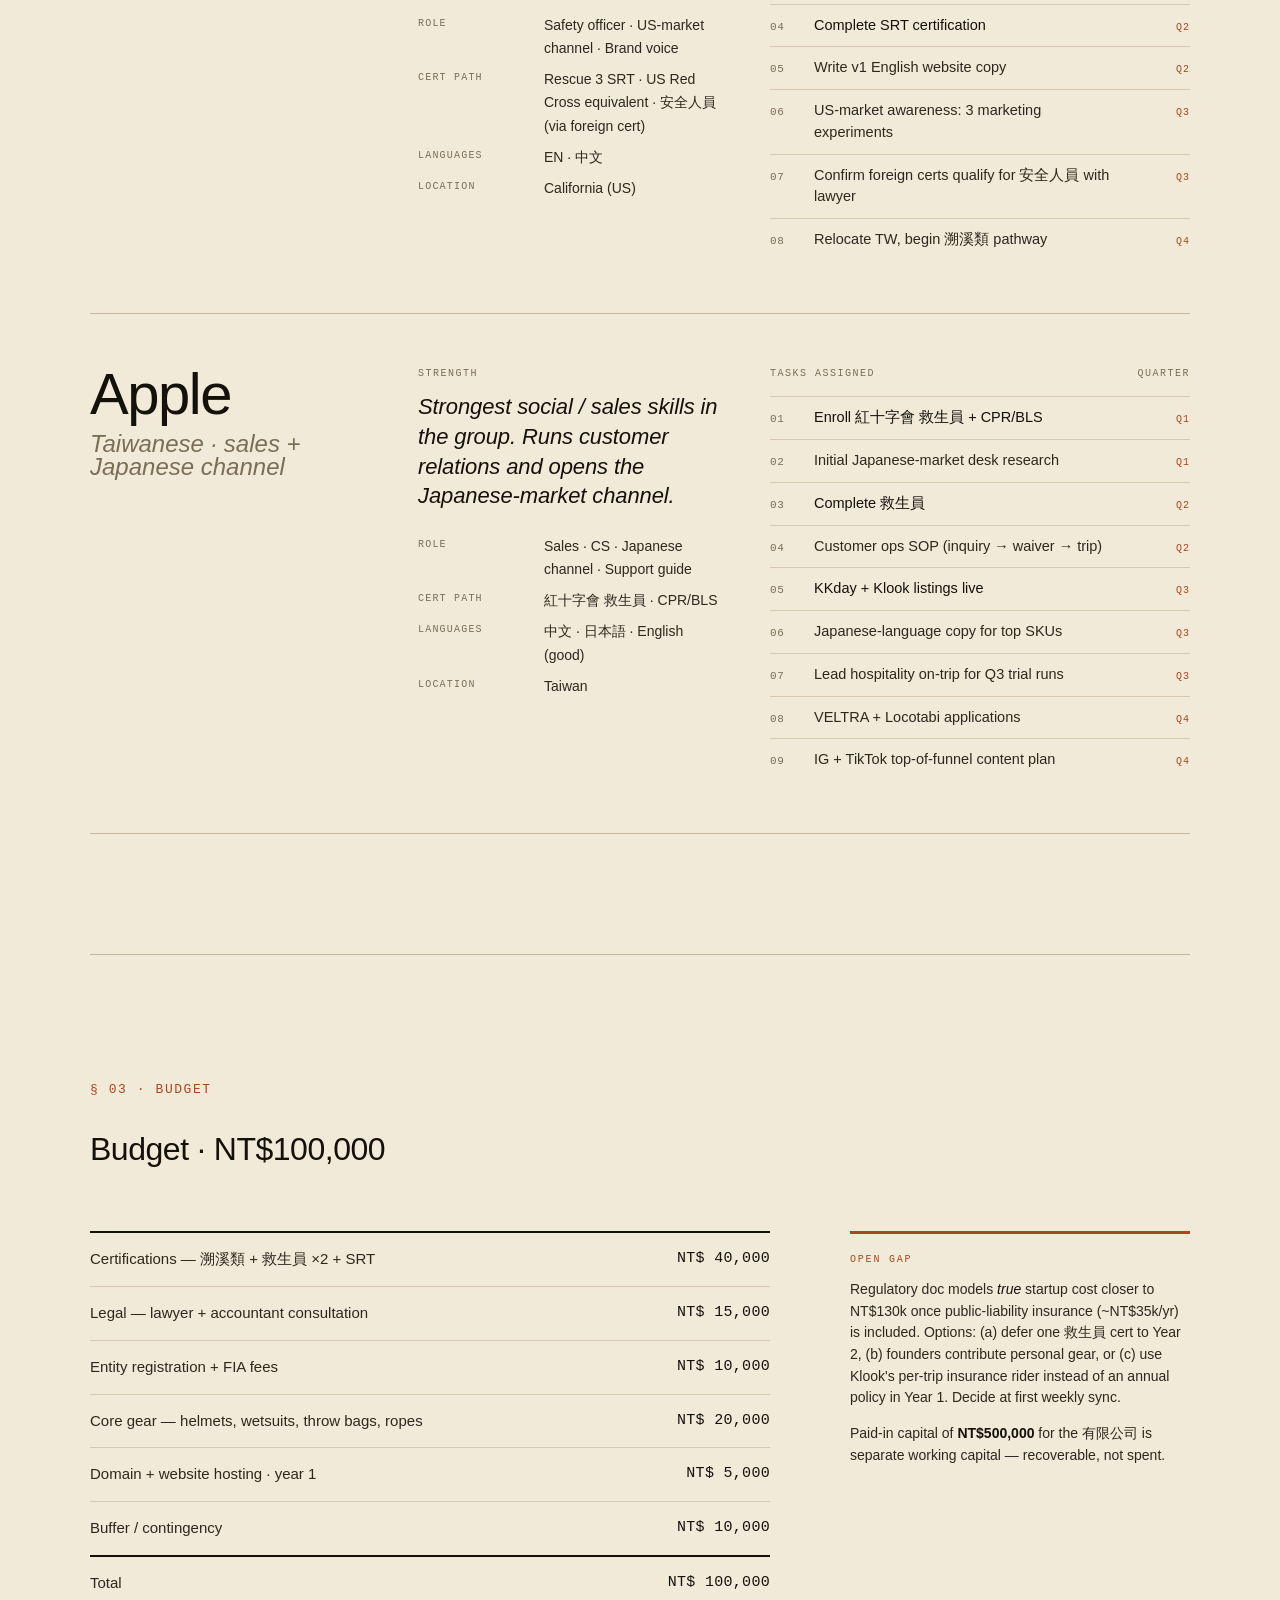
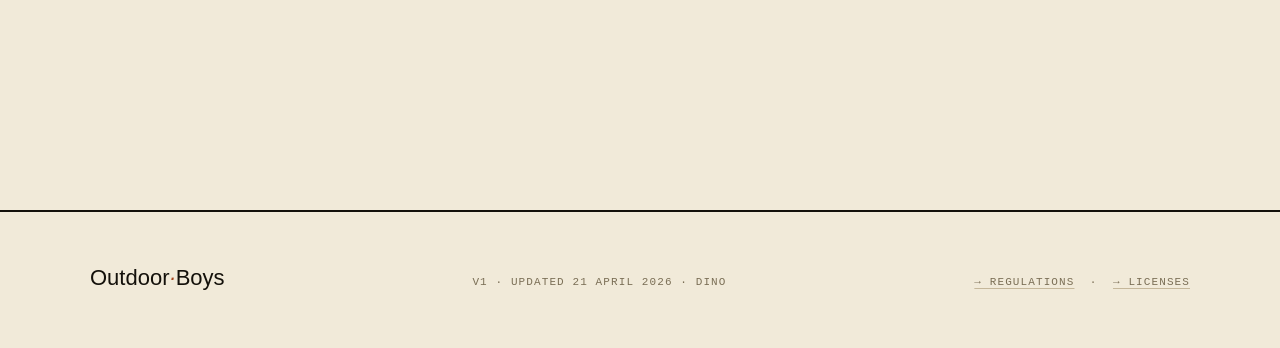
==== commit c60281df: "Add live business model page with embedded Google Sheet - New /dashboard/business-model.html embeds " ====
--- a/web/dashboard/index.html
+++ b/web/dashboard/index.html
@@ -15,6 +15,7 @@
     <ul>
       <li><a class="link active" href="index.html"><span class="en">Field Log</span><span class="zh">儀表板</span></a></li>
       <li><a class="link" href="business-plan.html"><span class="en">Business Plan</span><span class="zh">商業計畫</span></a></li>
+      <li><a class="link" href="business-model.html"><span class="en">Model</span><span class="zh">模型</span></a></li>
       <li><a class="link" href="regulatory.html"><span class="en">Regulations</span><span class="zh">法規</span></a></li>
       <li><a class="link" href="certs.html"><span class="en">Licenses</span><span class="zh">證照</span></a></li>
       <li><button class="lang-toggle" onclick="toggleLang()"><span class="en">中</span><span class="zh">EN</span></button></li>
